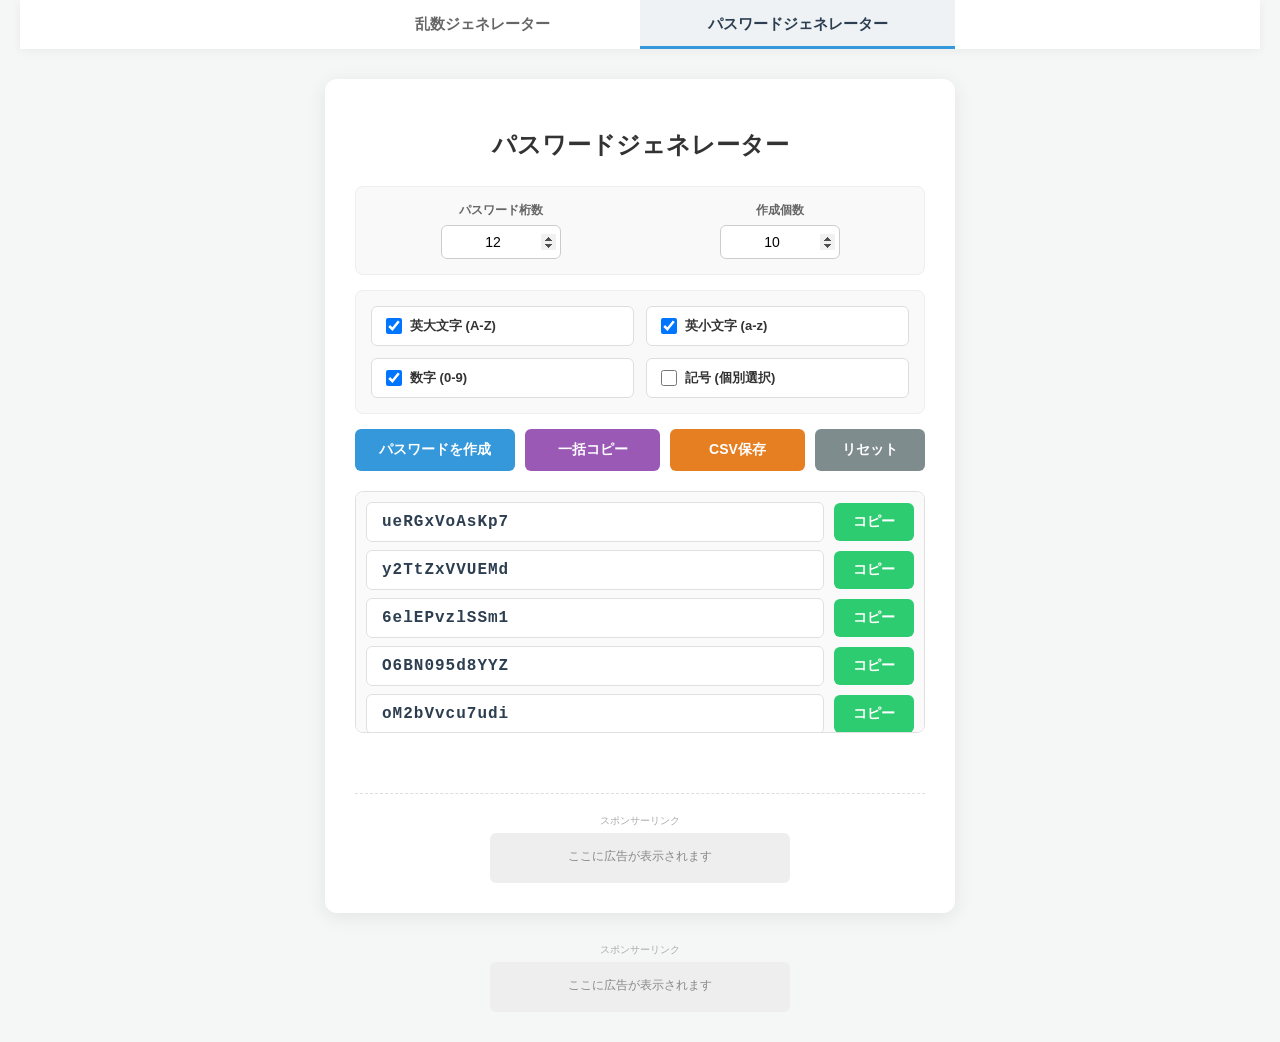
==== password.html @ 271dc61c "Add files via upload" ====
<!DOCTYPE html>
<html lang="ja">
<head>
    <meta charset="UTF-8">
    <meta name="viewport" content="width=device-width, initial-scale=1.0">
    <title>パスワードジェネレーター</title>
    <style>
        body {
            font-family: 'Helvetica Neue', Arial, sans-serif;
            background-color: #f4f7f6;
            display: flex;
            flex-direction: column;
            align-items: center;
            min-height: 100vh;
            margin: 0;
            padding: 0 20px 20px 20px;
            box-sizing: border-box;
        }

        /* ーーー 共通ヘッダーメニューのスタイル ーーー */
        .global-header {
            width: 100%;
            background: #ffffff;
            box-shadow: 0 2px 10px rgba(0,0,0,0.05);
            margin-bottom: 30px;
            display: flex;
            justify-content: center;
        }
        .nav-menu {
            display: flex;
            list-style: none;
            padding: 0;
            margin: 0;
            width: 100%;
            max-width: 630px;
        }
        .nav-item {
            flex: 1;
            text-align: center;
        }
        .nav-link {
            display: block;
            padding: 15px 10px;
            text-decoration: none;
            color: #666;
            font-weight: bold;
            font-size: 15px;
            transition: background 0.2s, color 0.2s;
        }
        .nav-link:hover {
            background: #f9f9f9;
            color: #333;
        }
        .nav-link.active {
            background: #eef2f5;
            color: #2c3e50;
            border-bottom: 3px solid #3498db;
            padding-bottom: 12px;
        }

        /* ーーー メインコンテンツのスタイル ーーー */
        .container {
            background: #ffffff;
            padding: 30px;
            border-radius: 12px;
            box-shadow: 0 4px 20px rgba(0,0,0,0.08);
            text-align: center;
            width: 100%;
            max-width: 630px;
            box-sizing: border-box;
        }
        h2 {
            color: #333;
            margin-bottom: 25px;
            font-size: 24px;
        }
        .settings-group {
            display: flex;
            justify-content: center;
            margin-bottom: 15px;
            background: #f9f9f9;
            padding: 15px;
            border-radius: 8px;
            border: 1px solid #eee;
            gap: 20px;
            align-items: flex-start;
        }
        .input-group {
            display: flex;
            flex-direction: column;
            align-items: center;
            gap: 6px;
            position: relative;
            flex: 1;
            min-width: 0;
        }
        
        .checkbox-card-group {
            display: grid;
            grid-template-columns: repeat(2, 1fr);
            gap: 12px;
            margin-bottom: 15px;
            background: #f9f9f9;
            padding: 15px;
            border-radius: 8px;
            border: 1px solid #eee;
        }
        
        .checkbox-label {
            display: flex;
            align-items: center;
            justify-content: flex-start;
            gap: 8px;
            font-size: 13px;
            color: #333;
            cursor: pointer;
            font-weight: bold;
            background: #fff;
            padding: 10px 14px;
            border-radius: 6px;
            border: 1px solid #ddd;
            user-select: none;
            box-sizing: border-box;
            white-space: nowrap;
        }
        .checkbox-label input[type="checkbox"] {
            margin: 0;
            cursor: pointer;
            width: 16px;
            height: 16px;
        }

        /* 詳細設定（アコーディオン）スタイル */
        .details-wrapper {
            margin-bottom: 20px;
            text-align: left;
        }
        .details-summary {
            font-size: 13px;
            color: #3498db;
            cursor: pointer;
            font-weight: bold;
            user-select: none;
            outline: none;
            padding: 5px 0;
            display: inline-flex;
            align-items: center;
            gap: 4px;
        }
        .details-summary:hover {
            color: #2980b9;
        }
        .symbol-selection-grid {
            margin-top: 10px;
            background: #f9f9f9;
            border: 1px solid #eee;
            border-radius: 8px;
            padding: 12px;
            display: grid;
            grid-template-columns: repeat(6, 1fr);
            gap: 6px;
        }
        .symbol-label {
            display: flex;
            align-items: center;
            justify-content: center;
            gap: 4px;
            font-size: 14px;
            font-family: 'Courier New', Courier, monospace;
            background: #fff;
            border: 1px solid #ddd;
            border-radius: 4px;
            padding: 6px 0;
            cursor: pointer;
            font-weight: bold;
        }
        .symbol-label input {
            margin: 0;
            cursor: pointer;
        }

        label {
            font-size: 12px;
            color: #666;
            font-weight: bold;
            white-space: nowrap;
        }
        input[type="number"] {
            padding: 8px 4px;
            border: 1px solid #ccc;
            border-radius: 6px;
            font-size: 14px;
            text-align: center;
            box-sizing: border-box;
            height: 34px;
            width: 100%;
            max-width: 120px;
        }
        
        input[type="number"]::-webkit-inner-spin-button,
        input[type="number"]::-webkit-outer-spin-button {
            opacity: 1 !important;
            visibility: visible !important;
        }

        .warning-text {
            font-size: 11px;
            color: #e74c3c;
            text-align: right;
            font-weight: bold;
        }
        .warning-text:not(:empty) {
            margin-bottom: 15px;
        }

        .btn-group {
            display: flex;
            gap: 10px;
            margin-bottom: 20px;
            flex-wrap: wrap;
        }
        .result-area {
            height: 220px;
            overflow-y: auto;
            margin-bottom: 20px;
            border: 1px solid #e0e0e0;
            border-radius: 8px;
            background: #fafafa;
            padding: 10px;
        }
        .result-row {
            display: flex;
            gap: 10px;
            margin-bottom: 8px;
            align-items: center;
        }
        .result-row:last-child {
            margin-bottom: 0;
        }
        .result-container {
            flex: 1;
            background: #ffffff;
            border: 1px solid #e0e0e0;
            padding: 10px;
            border-radius: 6px;
            font-size: 16px;
            font-weight: bold;
            letter-spacing: 1px;
            color: #2c3e50;
            word-break: break-all;
            text-align: left;
            padding-left: 15px;
            font-family: 'Courier New', Courier, monospace;
        }
        button {
            padding: 10px;
            border: none;
            border-radius: 6px;
            font-size: 14px;
            cursor: pointer;
            font-weight: bold;
            transition: background 0.2s, transform 0.1s;
        }
        button:active {
            transform: scale(0.98);
        }
        button.copy-btn {
            background-color: #2ecc71;
            color: white;
            width: 80px;
            flex-shrink: 0;
        }
        button.copy-btn:hover {
            background-color: #27ae60;
        }
        button.generate-btn {
            flex: 1.2;
            background-color: #3498db;
            color: white;
            font-size: 14px;
            padding: 12px 5px;
            min-width: 120px;
        }
        button.generate-btn:hover {
            background-color: #2980b9;
        }
        button.copy-all-btn {
            flex: 1;
            background-color: #9b59b6;
            color: white;
            font-size: 14px;
            padding: 12px 5px;
            min-width: 90px;
        }
        button.copy-all-btn:hover {
            background-color: #8e44ad;
        }
        button.download-btn {
            flex: 1;
            background-color: #e67e22;
            color: white;
            font-size: 14px;
            padding: 12px 5px;
            min-width: 90px;
        }
        button.download-btn:hover {
            background-color: #d35400;
        }
        button.reset-btn {
            flex: 0.8;
            background-color: #7f8c8d;
            color: white;
            font-size: 14px;
            padding: 12px 5px;
            min-width: 70px;
        }
        button.reset-btn:hover {
            background-color: #95a5a6;
        }
        .msg {
            font-size: 12px;
            color: #27ae60;
            height: 15px;
            margin-top: 10px;
        }

        /* ーーー 広告スペースのスタイル（乱数側と完全統一） ーーー */
        .ad-space-container {
            margin-top: 25px;
            padding-top: 20px;
            border-top: 1px dashed #ddd;
        }
        .ad-space-bottom {
            margin-top: 30px;
            margin-bottom: 10px;
            text-align: center;
        }
        .ad-label {
            font-size: 10px;
            color: #aaa;
            margin-bottom: 5px;
            display: block;
            font-weight: normal;
        }
        .ad-box {
            background: #eee;
            color: #888;
            font-size: 12px;
            padding: 15px;
            border-radius: 6px;
            display: inline-block;
            min-width: 300px;
            min-height: 50px;
            box-sizing: border-box;
        }

        @media screen and (max-width: 600px) {
            body {
                padding: 0 10px 10px 10px;
            }
            .global-header {
                margin-bottom: 20px;
            }
            .nav-link {
                padding: 12px 5px;
                font-size: 13px;
            }
            .nav-link.active {
                padding-bottom: 9px;
            }
            .container {
                padding: 20px 15px;
            }
            h2 {
                font-size: 20px;
                margin-bottom: 15px;
            }
            .checkbox-card-group {
                grid-template-columns: 1fr;
                gap: 8px;
                padding: 10px;
            }
            .checkbox-label {
                font-size: 14px;
                padding: 10px 12px;
            }
            .symbol-selection-grid {
                grid-template-columns: repeat(4, 1fr);
                gap: 6px;
                padding: 8px;
            }
            .btn-group {
                gap: 8px;
            }
            button.generate-btn, button.copy-all-btn, button.download-btn, button.reset-btn {
                flex: none;
                width: calc(50% - 4px);
                box-sizing: border-box;
                padding: 12px 2px;
                font-size: 13px;
            }
            .warning-text {
                text-align: center;
            }
        }
    </style>
</head>
<body>

<header class="global-header" id="header-placeholder"></header>

<div class="container">
    <h2>パスワードジェネレーター</h2>
    
    <div class="settings-group">
        <div class="input-group">
            <label for="digits">パスワード桁数</label>
            <input type="number" id="digits" value="12" min="4" max="100" onchange="saveSettings()">
        </div>
        <div class="input-group">
            <label for="count">作成個数</label>
            <input type="number" id="count" value="10" min="1" max="100" oninput="checkCount()" onchange="saveSettings()">
        </div>
    </div>

    <div class="checkbox-card-group">
        <label class="checkbox-label"><input type="checkbox" id="use-upper" checked onchange="saveSettings()">英大文字 (A-Z)</label>
        <label class="checkbox-label"><input type="checkbox" id="use-lower" checked onchange="saveSettings()">英小文字 (a-z)</label>
        <label class="checkbox-label"><input type="checkbox" id="use-numbers" checked onchange="saveSettings()">数字 (0-9)</label>
        <label class="checkbox-label"><input type="checkbox" id="use-symbols" onchange="toggleSymbolDetails(); saveSettings();">記号 (個別選択)</label>
    </div>

    <div class="details-wrapper" id="symbol-details-wrapper" style="display: none;">
        <details id="symbol-details">
            <summary class="details-summary">▼ 使用する記号を個別に選択</summary>
            <div class="symbol-selection-grid" id="symbol-container">
            </div>
        </details>
    </div>

    <div class="warning-text" id="warning-text"></div>

    <div class="btn-group">
        <button class="generate-btn" onclick="generatePasswords()">パスワードを作成</button>
        <button class="copy-all-btn" onclick="copyAllText()">一括コピー</button>
        <button class="download-btn" onclick="downloadCSV()">CSV保存</button>
        <button class="reset-btn" onclick="resetSettings()">リセット</button>
    </div>

    <div class="result-area" id="result-area">
    </div>
    
    <div class="msg" id="copy-msg"></div>

    <!-- 💡 【追加】コンテナ内・下部広告スペース -->
    <div class="ad-space-container">
        <span class="ad-label">スポンサーリンク</span>
        <div class="ad-box">
            ここに広告が表示されます
        </div>
    </div>
</div>

<!-- 💡 【追加】画面最下部広告スペース -->
<div class="ad-space-bottom">
    <span class="ad-label">スポンサーリンク</span>
    <div class="ad-box">
        ここに広告が表示されます
    </div>
</div>

<script>
    function loadHeader() {
        fetch('header.html')
            .then(response => {
                if (!response.ok) throw new Error('ヘッダーの読み込みに失敗しました');
                return response.text();
            })
            .then(data => {
                document.getElementById('header-placeholder').innerHTML = data;
                const activeLink = document.getElementById('nav-password');
                if (activeLink) activeLink.classList.add('active');
            })
            .catch(error => console.error(error));
    }

    let currentPasswords = [];

    const UPPERCASE_CHARS = 'ABCDEFGHIJKLMNOPQRSTUVWXYZ';
    const LOWERCASE_CHARS = 'abcdefghijklmnopqrstuvwxyz';
    const NUMBER_CHARS = '0123456789';
    const ALL_SYMBOLS = ['!', '@', '#', '$', '%', '^', '&', '*', '(', ')', '_', '+', '-', '='];

    function createSymbolCheckboxes() {
        const container = document.getElementById('symbol-container');
        container.innerHTML = '';
        ALL_SYMBOLS.forEach((sym, index) => {
            const label = document.createElement('label');
            label.className = 'symbol-label';
            
            const checkbox = document.createElement('input');
            checkbox.type = 'checkbox';
            checkbox.value = sym;
            checkbox.id = `sym-${index}`;
            checkbox.checked = true;
            checkbox.onchange = saveSettings;
            
            label.appendChild(checkbox);
            label.appendChild(document.createTextNode(sym));
            container.appendChild(label);
        });
    }

    function toggleSymbolDetails() {
        const useSymbols = document.getElementById('use-symbols').checked;
        const wrapper = document.getElementById('symbol-details-wrapper');
        const details = document.getElementById('symbol-details');
        
        if (useSymbols) {
            wrapper.style.display = 'block';
        } else {
            wrapper.style.display = 'none';
            details.open = false;
        }
    }

    function getSelectedSymbols() {
        const checkboxes = document.querySelectorAll('#symbol-container input[type="checkbox"]');
        let selected = '';
        checkboxes.forEach(cb => {
            if (cb.checked) {
                selected += cb.value;
            }
        });
        return selected;
    }

    function saveSettings() {
        const checkboxes = document.querySelectorAll('#symbol-container input[type="checkbox"]');
        const symbolStates = Array.from(checkboxes).map(cb => cb.checked);

        const settings = {
            digits: document.getElementById('digits').value,
            count: document.getElementById('count').value,
            useUpper: document.getElementById('use-upper').checked,
            useLower: document.getElementById('use-lower').checked,
            useNumbers: document.getElementById('use-numbers').checked,
            useSymbols: document.getElementById('use-symbols').checked,
            symbolStates: symbolStates
        };
        localStorage.setItem('passwordGeneratorSettingsSimple', JSON.stringify(settings));
    }

    function loadSettings() {
        const savedData = localStorage.getItem('passwordGeneratorSettingsSimple');
        if (!savedData) return;

        try {
            const settings = JSON.parse(savedData);
            
            if (settings.digits !== undefined) document.getElementById('digits').value = settings.digits;
            if (settings.count !== undefined) document.getElementById('count').value = settings.count;
            
            if (settings.useUpper !== undefined) document.getElementById('use-upper').checked = settings.useUpper;
            if (settings.useLower !== undefined) document.getElementById('use-lower').checked = settings.useLower;
            if (settings.useNumbers !== undefined) document.getElementById('use-numbers').checked = settings.useNumbers;
            if (settings.useSymbols !== undefined) document.getElementById('use-symbols').checked = settings.useSymbols;
            
            if (settings.symbolStates !== undefined) {
                const checkboxes = document.querySelectorAll('#symbol-container input[type="checkbox"]');
                checkboxes.forEach((cb, index) => {
                    if (settings.symbolStates[index] !== undefined) {
                        cb.checked = settings.symbolStates[index];
                    }
                });
            }
            
            toggleSymbolDetails();
        } catch (e) {
            console.error('設定の読み込みに失敗しました', e);
        }
    }

    function resetSettings() {
        localStorage.removeItem('passwordGeneratorSettingsSimple');

        document.getElementById('digits').value = '12';
        document.getElementById('count').value = '10';
        
        document.getElementById('use-upper').checked = true;
        document.getElementById('use-lower').checked = true;
        document.getElementById('use-numbers').checked = true;
        document.getElementById('use-symbols').checked = false;

        const checkboxes = document.querySelectorAll('#symbol-container input[type="checkbox"]');
        checkboxes.forEach(cb => cb.checked = true);

        document.getElementById('warning-text').textContent = '';
        
        toggleSymbolDetails();
        generatePasswords();
    }

    function checkCount() {
        const countInput = document.getElementById('count');
        const warningText = document.getElementById('warning-text');
        const count = parseInt(countInput.value) || 0;

        if (count > 100) {
            warningText.textContent = '※エラー: 100個以上は作成できません。';
        } else {
            warningText.textContent = '';
        }
    }

    function generatePasswords() {
        const digitsInput = document.getElementById('digits');
        const countInput = document.getElementById('count');
        const warningText = document.getElementById('warning-text');
        
        const useUpper = document.getElementById('use-upper').checked;
        const useLower = document.getElementById('use-lower').checked;
        const useNumbers = document.getElementById('use-numbers').checked;
        const useSymbols = document.getElementById('use-symbols').checked;
        
        let digits = parseInt(digitsInput.value) || 12;
        let count = parseInt(countInput.value) || 10;

        if (count > 100) {
            warningText.textContent = '※エラー: 100個以上は作成できません。';
            return;
        }

        if (digits < 4) digits = 4;
        if (digits > 100) digits = 100;
        if (count < 1) count = 1;

        let charPool = '';
        let requiredPools = [];
        let nonSymbolPool = '';

        if (useUpper) { charPool += UPPERCASE_CHARS; nonSymbolPool += UPPERCASE_CHARS; requiredPools.push(UPPERCASE_CHARS); }
        if (useLower) { charPool += LOWERCASE_CHARS; nonSymbolPool += LOWERCASE_CHARS; requiredPools.push(LOWERCASE_CHARS); }
        if (useNumbers) { charPool += NUMBER_CHARS; nonSymbolPool += NUMBER_CHARS; requiredPools.push(NUMBER_CHARS); }
        
        let activeSymbols = '';
        if (useSymbols) { 
            activeSymbols = getSelectedSymbols();
            if (activeSymbols.length > 0) {
                charPool += activeSymbols; 
                requiredPools.push(activeSymbols); 
            }
        }

        if (nonSymbolPool === '') {
            warningText.textContent = '※エラー: 1文字目を記号にしないため、英大文字・英小文字・数字のいずれかを少なくとも1つ選択してください。';
            return;
        }

        warningText.textContent = '';

        const resultArea = document.getElementById('result-area');
        resultArea.innerHTML = ''; 
        document.getElementById('copy-msg').textContent = '';
        
        const generatedList = [];

        for (let i = 0; i < count; i++) {
            let passwordChars = [];

            requiredPools.forEach(pool => {
                const randomChar = pool.charAt(Math.floor(Math.random() * pool.length));
                passwordChars.push(randomChar);
            });

            const remainingDigits = digits - passwordChars.length;
            for (let d = 0; d < remainingDigits; d++) {
                const randomChar = charPool.charAt(Math.floor(Math.random() * charPool.length));
                passwordChars.push(randomChar);
            }

            for (let s = passwordChars.length - 1; s > 0; s--) {
                const j = Math.floor(Math.random() * (s + 1));
                [passwordChars[s], passwordChars[j]] = [passwordChars[j], passwordChars[s]];
            }

            if (activeSymbols.includes(passwordChars[0])) {
                let swapIndex = -1;
                for (let k = 1; k < passwordChars.length; k++) {
                    if (!activeSymbols.includes(passwordChars[k])) {
                        swapIndex = k;
                        break;
                    }
                }

                if (swapIndex !== -1) {
                    [passwordChars[0], passwordChars[swapIndex]] = [passwordChars[swapIndex], passwordChars[0]];
                } else {
                    passwordChars[0] = nonSymbolPool.charAt(Math.floor(Math.random() * nonSymbolPool.length));
                }
            }

            generatedList.push(passwordChars.join(''));
        }

        currentPasswords = generatedList;

        currentPasswords.forEach((finalString) => {
            const row = document.createElement('div');
            row.className = 'result-row';

            const container = document.createElement('div');
            container.className = 'result-container';
            container.textContent = finalString;

            const btn = document.createElement('button');
            btn.className = 'copy-btn';
            btn.textContent = 'コピー';
            btn.onclick = function() { copyText(finalString); };

            row.appendChild(container);
            row.appendChild(btn);
            resultArea.appendChild(row);
        });
    }

    function copyText(text) {
        navigator.clipboard.writeText(text).then(() => {
            const msg = document.getElementById('copy-msg');
            msg.textContent = 'クリップボードにコピーしました！';
            setTimeout(() => { msg.textContent = ''; }, 2000);
        }).catch(err => {
            console.error('コピーに失敗しました: ', err);
        });
    }

    function copyAllText() {
        if (currentPasswords.length === 0) {
            alert('コピーするデータがありません。');
            return;
        }
        
        const allText = currentPasswords.join('\n');
        
        navigator.clipboard.writeText(allText).then(() => {
            const msg = document.getElementById('copy-msg');
            msg.textContent = 'すべてのパスワードを一括コピーしました！';
            setTimeout(() => { msg.textContent = ''; }, 2000);
        }).catch(err => {
            console.error('一括コピーに失敗しました: ', err);
        });
    }

    function downloadCSV() {
        if (currentPasswords.length === 0) {
            alert('ダウンロードするデータがありません。');
            return;
        }

        const csvContent = currentPasswords.join('\r\n') + '\r\n';
        const bom = new Uint8Array([0xEF, 0xBB, 0xBF]);
        const blob = new Blob([bom, csvContent], { type: 'text/csv;charset=utf-8;' });
        
        const link = document.createElement('a');
        const url = URL.createObjectURL(blob);
        
        const now = new Date();
        const timestamp = now.getFullYear() +
            String(now.getMonth() + 1).padStart(2, '0') +
            String(now.getDate()).padStart(2, '0') + '_' +
            String(now.getHours()).padStart(2, '0') +
            String(now.getMinutes()).padStart(2, '0') +
            String(now.getSeconds()).padStart(2, '0');
            
        link.setAttribute('href', url);
        link.setAttribute('download', `passwords_${timestamp}.csv`);
        link.style.visibility = 'hidden';
        
        document.body.appendChild(link);
        link.click();
        document.body.removeChild(link);
    }

    window.addEventListener('DOMContentLoaded', () => {
        loadHeader();
        createSymbolCheckboxes();
        loadSettings();
        generatePasswords();
    });
</script>

</body>
</html>
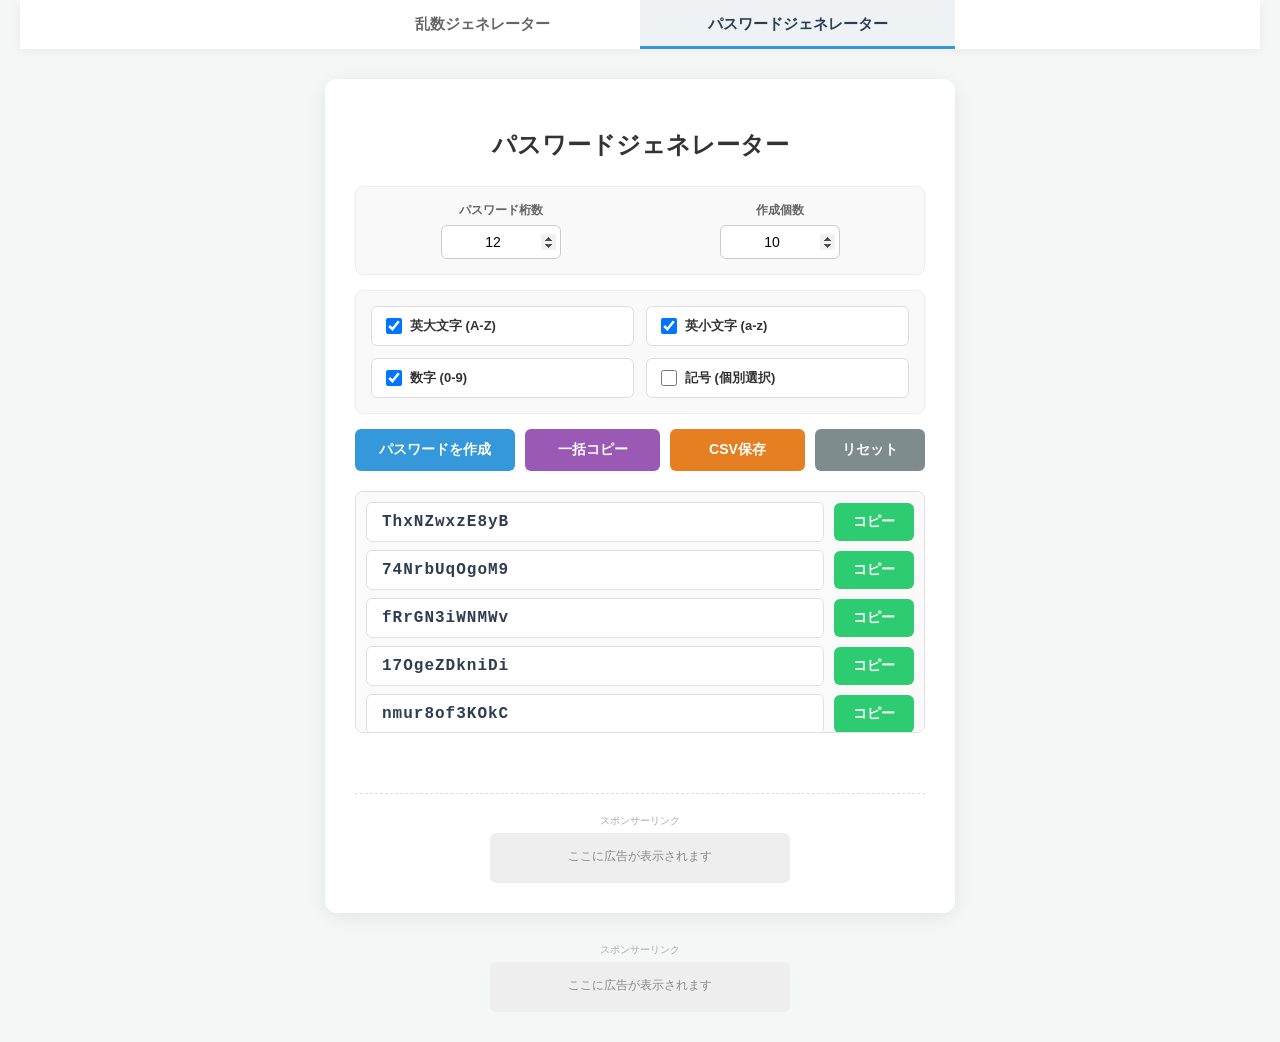
==== commit 6642c256: "Update password.html" ====
--- a/password.html
+++ b/password.html
@@ -4,406 +4,7 @@
     <meta charset="UTF-8">
     <meta name="viewport" content="width=device-width, initial-scale=1.0">
     <title>パスワードジェネレーター</title>
-    <style>
-        body {
-            font-family: 'Helvetica Neue', Arial, sans-serif;
-            background-color: #f4f7f6;
-            display: flex;
-            flex-direction: column;
-            align-items: center;
-            min-height: 100vh;
-            margin: 0;
-            padding: 0 20px 20px 20px;
-            box-sizing: border-box;
-        }
-
-        /* ーーー 共通ヘッダーメニューのスタイル ーーー */
-        .global-header {
-            width: 100%;
-            background: #ffffff;
-            box-shadow: 0 2px 10px rgba(0,0,0,0.05);
-            margin-bottom: 30px;
-            display: flex;
-            justify-content: center;
-        }
-        .nav-menu {
-            display: flex;
-            list-style: none;
-            padding: 0;
-            margin: 0;
-            width: 100%;
-            max-width: 630px;
-        }
-        .nav-item {
-            flex: 1;
-            text-align: center;
-        }
-        .nav-link {
-            display: block;
-            padding: 15px 10px;
-            text-decoration: none;
-            color: #666;
-            font-weight: bold;
-            font-size: 15px;
-            transition: background 0.2s, color 0.2s;
-        }
-        .nav-link:hover {
-            background: #f9f9f9;
-            color: #333;
-        }
-        .nav-link.active {
-            background: #eef2f5;
-            color: #2c3e50;
-            border-bottom: 3px solid #3498db;
-            padding-bottom: 12px;
-        }
-
-        /* ーーー メインコンテンツのスタイル ーーー */
-        .container {
-            background: #ffffff;
-            padding: 30px;
-            border-radius: 12px;
-            box-shadow: 0 4px 20px rgba(0,0,0,0.08);
-            text-align: center;
-            width: 100%;
-            max-width: 630px;
-            box-sizing: border-box;
-        }
-        h2 {
-            color: #333;
-            margin-bottom: 25px;
-            font-size: 24px;
-        }
-        .settings-group {
-            display: flex;
-            justify-content: center;
-            margin-bottom: 15px;
-            background: #f9f9f9;
-            padding: 15px;
-            border-radius: 8px;
-            border: 1px solid #eee;
-            gap: 20px;
-            align-items: flex-start;
-        }
-        .input-group {
-            display: flex;
-            flex-direction: column;
-            align-items: center;
-            gap: 6px;
-            position: relative;
-            flex: 1;
-            min-width: 0;
-        }
-        
-        .checkbox-card-group {
-            display: grid;
-            grid-template-columns: repeat(2, 1fr);
-            gap: 12px;
-            margin-bottom: 15px;
-            background: #f9f9f9;
-            padding: 15px;
-            border-radius: 8px;
-            border: 1px solid #eee;
-        }
-        
-        .checkbox-label {
-            display: flex;
-            align-items: center;
-            justify-content: flex-start;
-            gap: 8px;
-            font-size: 13px;
-            color: #333;
-            cursor: pointer;
-            font-weight: bold;
-            background: #fff;
-            padding: 10px 14px;
-            border-radius: 6px;
-            border: 1px solid #ddd;
-            user-select: none;
-            box-sizing: border-box;
-            white-space: nowrap;
-        }
-        .checkbox-label input[type="checkbox"] {
-            margin: 0;
-            cursor: pointer;
-            width: 16px;
-            height: 16px;
-        }
-
-        /* 詳細設定（アコーディオン）スタイル */
-        .details-wrapper {
-            margin-bottom: 20px;
-            text-align: left;
-        }
-        .details-summary {
-            font-size: 13px;
-            color: #3498db;
-            cursor: pointer;
-            font-weight: bold;
-            user-select: none;
-            outline: none;
-            padding: 5px 0;
-            display: inline-flex;
-            align-items: center;
-            gap: 4px;
-        }
-        .details-summary:hover {
-            color: #2980b9;
-        }
-        .symbol-selection-grid {
-            margin-top: 10px;
-            background: #f9f9f9;
-            border: 1px solid #eee;
-            border-radius: 8px;
-            padding: 12px;
-            display: grid;
-            grid-template-columns: repeat(6, 1fr);
-            gap: 6px;
-        }
-        .symbol-label {
-            display: flex;
-            align-items: center;
-            justify-content: center;
-            gap: 4px;
-            font-size: 14px;
-            font-family: 'Courier New', Courier, monospace;
-            background: #fff;
-            border: 1px solid #ddd;
-            border-radius: 4px;
-            padding: 6px 0;
-            cursor: pointer;
-            font-weight: bold;
-        }
-        .symbol-label input {
-            margin: 0;
-            cursor: pointer;
-        }
-
-        label {
-            font-size: 12px;
-            color: #666;
-            font-weight: bold;
-            white-space: nowrap;
-        }
-        input[type="number"] {
-            padding: 8px 4px;
-            border: 1px solid #ccc;
-            border-radius: 6px;
-            font-size: 14px;
-            text-align: center;
-            box-sizing: border-box;
-            height: 34px;
-            width: 100%;
-            max-width: 120px;
-        }
-        
-        input[type="number"]::-webkit-inner-spin-button,
-        input[type="number"]::-webkit-outer-spin-button {
-            opacity: 1 !important;
-            visibility: visible !important;
-        }
-
-        .warning-text {
-            font-size: 11px;
-            color: #e74c3c;
-            text-align: right;
-            font-weight: bold;
-        }
-        .warning-text:not(:empty) {
-            margin-bottom: 15px;
-        }
-
-        .btn-group {
-            display: flex;
-            gap: 10px;
-            margin-bottom: 20px;
-            flex-wrap: wrap;
-        }
-        .result-area {
-            height: 220px;
-            overflow-y: auto;
-            margin-bottom: 20px;
-            border: 1px solid #e0e0e0;
-            border-radius: 8px;
-            background: #fafafa;
-            padding: 10px;
-        }
-        .result-row {
-            display: flex;
-            gap: 10px;
-            margin-bottom: 8px;
-            align-items: center;
-        }
-        .result-row:last-child {
-            margin-bottom: 0;
-        }
-        .result-container {
-            flex: 1;
-            background: #ffffff;
-            border: 1px solid #e0e0e0;
-            padding: 10px;
-            border-radius: 6px;
-            font-size: 16px;
-            font-weight: bold;
-            letter-spacing: 1px;
-            color: #2c3e50;
-            word-break: break-all;
-            text-align: left;
-            padding-left: 15px;
-            font-family: 'Courier New', Courier, monospace;
-        }
-        button {
-            padding: 10px;
-            border: none;
-            border-radius: 6px;
-            font-size: 14px;
-            cursor: pointer;
-            font-weight: bold;
-            transition: background 0.2s, transform 0.1s;
-        }
-        button:active {
-            transform: scale(0.98);
-        }
-        button.copy-btn {
-            background-color: #2ecc71;
-            color: white;
-            width: 80px;
-            flex-shrink: 0;
-        }
-        button.copy-btn:hover {
-            background-color: #27ae60;
-        }
-        button.generate-btn {
-            flex: 1.2;
-            background-color: #3498db;
-            color: white;
-            font-size: 14px;
-            padding: 12px 5px;
-            min-width: 120px;
-        }
-        button.generate-btn:hover {
-            background-color: #2980b9;
-        }
-        button.copy-all-btn {
-            flex: 1;
-            background-color: #9b59b6;
-            color: white;
-            font-size: 14px;
-            padding: 12px 5px;
-            min-width: 90px;
-        }
-        button.copy-all-btn:hover {
-            background-color: #8e44ad;
-        }
-        button.download-btn {
-            flex: 1;
-            background-color: #e67e22;
-            color: white;
-            font-size: 14px;
-            padding: 12px 5px;
-            min-width: 90px;
-        }
-        button.download-btn:hover {
-            background-color: #d35400;
-        }
-        button.reset-btn {
-            flex: 0.8;
-            background-color: #7f8c8d;
-            color: white;
-            font-size: 14px;
-            padding: 12px 5px;
-            min-width: 70px;
-        }
-        button.reset-btn:hover {
-            background-color: #95a5a6;
-        }
-        .msg {
-            font-size: 12px;
-            color: #27ae60;
-            height: 15px;
-            margin-top: 10px;
-        }
-
-        /* ーーー 広告スペースのスタイル（乱数側と完全統一） ーーー */
-        .ad-space-container {
-            margin-top: 25px;
-            padding-top: 20px;
-            border-top: 1px dashed #ddd;
-        }
-        .ad-space-bottom {
-            margin-top: 30px;
-            margin-bottom: 10px;
-            text-align: center;
-        }
-        .ad-label {
-            font-size: 10px;
-            color: #aaa;
-            margin-bottom: 5px;
-            display: block;
-            font-weight: normal;
-        }
-        .ad-box {
-            background: #eee;
-            color: #888;
-            font-size: 12px;
-            padding: 15px;
-            border-radius: 6px;
-            display: inline-block;
-            min-width: 300px;
-            min-height: 50px;
-            box-sizing: border-box;
-        }
-
-        @media screen and (max-width: 600px) {
-            body {
-                padding: 0 10px 10px 10px;
-            }
-            .global-header {
-                margin-bottom: 20px;
-            }
-            .nav-link {
-                padding: 12px 5px;
-                font-size: 13px;
-            }
-            .nav-link.active {
-                padding-bottom: 9px;
-            }
-            .container {
-                padding: 20px 15px;
-            }
-            h2 {
-                font-size: 20px;
-                margin-bottom: 15px;
-            }
-            .checkbox-card-group {
-                grid-template-columns: 1fr;
-                gap: 8px;
-                padding: 10px;
-            }
-            .checkbox-label {
-                font-size: 14px;
-                padding: 10px 12px;
-            }
-            .symbol-selection-grid {
-                grid-template-columns: repeat(4, 1fr);
-                gap: 6px;
-                padding: 8px;
-            }
-            .btn-group {
-                gap: 8px;
-            }
-            button.generate-btn, button.copy-all-btn, button.download-btn, button.reset-btn {
-                flex: none;
-                width: calc(50% - 4px);
-                box-sizing: border-box;
-                padding: 12px 2px;
-                font-size: 13px;
-            }
-            .warning-text {
-                text-align: center;
-            }
-        }
-    </style>
+    <link rel="stylesheet" href="style.css">
 </head>
 <body>
 
@@ -452,7 +53,6 @@
     
     <div class="msg" id="copy-msg"></div>
 
-    <!-- 💡 【追加】コンテナ内・下部広告スペース -->
     <div class="ad-space-container">
         <span class="ad-label">スポンサーリンク</span>
         <div class="ad-box">
@@ -461,7 +61,6 @@
     </div>
 </div>
 
-<!-- 💡 【追加】画面最下部広告スペース -->
 <div class="ad-space-bottom">
     <span class="ad-label">スポンサーリンク</span>
     <div class="ad-box">
@@ -790,4 +389,4 @@
 </script>
 
 </body>
-</html>+</html>
--- a/style.css
+++ b/style.css
@@ -0,0 +1,434 @@
+/* ーーー 共通デザイン ーーー */
+body {
+    font-family: 'Helvetica Neue', Arial, sans-serif;
+    background-color: #f4f7f6;
+    display: flex;
+    flex-direction: column;
+    align-items: center;
+    min-height: 100vh;
+    margin: 0;
+    padding: 0 20px 20px 20px;
+    box-sizing: border-box;
+}
+
+.global-header {
+    width: 100%;
+    background: #ffffff;
+    box-shadow: 0 2px 10px rgba(0,0,0,0.05);
+    margin-bottom: 30px;
+    display: flex;
+    justify-content: center;
+}
+
+.nav-menu {
+    display: flex;
+    list-style: none;
+    padding: 0;
+    margin: 0;
+    width: 100%;
+    max-width: 630px;
+}
+
+.nav-item {
+    flex: 1;
+    text-align: center;
+}
+
+.nav-link {
+    display: block;
+    padding: 15px 10px;
+    text-decoration: none;
+    color: #666;
+    font-weight: bold;
+    font-size: 15px;
+    transition: background 0.2s, color 0.2s;
+}
+
+.nav-link:hover {
+    background: #f9f9f9;
+    color: #333;
+}
+
+.nav-link.active {
+    background: #eef2f5;
+    color: #2c3e50;
+    border-bottom: 3px solid #3498db;
+    padding-bottom: 12px;
+}
+
+.container {
+    background: #ffffff;
+    padding: 30px;
+    border-radius: 12px;
+    box-shadow: 0 4px 20px rgba(0,0,0,0.08);
+    text-align: center;
+    width: 100%;
+    max-width: 630px;
+    box-sizing: border-box;
+}
+
+h2 {
+    color: #333;
+    margin-bottom: 25px;
+    font-size: 24px;
+}
+
+.settings-group {
+    display: flex;
+    justify-content: center;
+    margin-bottom: 15px;
+    background: #f9f9f9;
+    padding: 15px;
+    border-radius: 8px;
+    border: 1px solid #eee;
+    gap: 20px;
+    align-items: flex-start;
+}
+
+.input-group {
+    display: flex;
+    flex-direction: column;
+    align-items: center;
+    gap: 6px;
+    position: relative;
+    flex: 1;
+    min-width: 0;
+}
+
+label {
+    font-size: 12px;
+    color: #666;
+    font-weight: bold;
+    white-space: nowrap;
+}
+
+input[type="number"] {
+    padding: 8px 4px;
+    border: 1px solid #ccc;
+    border-radius: 6px;
+    font-size: 14px;
+    text-align: center;
+    box-sizing: border-box;
+    height: 34px;
+    width: 100%;
+    max-width: 120px;
+}
+
+input[type="number"]::-webkit-inner-spin-button,
+input[type="number"]::-webkit-outer-spin-button {
+    opacity: 1 !important;
+    visibility: visible !important;
+}
+
+.warning-text {
+    font-size: 11px;
+    color: #e74c3c;
+    text-align: right;
+    font-weight: bold;
+}
+
+.warning-text:not(:empty) {
+    margin-bottom: 15px;
+}
+
+.btn-group {
+    display: flex;
+    gap: 10px;
+    margin-bottom: 20px;
+    flex-wrap: wrap;
+}
+
+button {
+    padding: 10px;
+    border: none;
+    border-radius: 6px;
+    font-size: 14px;
+    cursor: pointer;
+    font-weight: bold;
+    transition: background 0.2s, transform 0.1s;
+}
+
+button:active {
+    transform: scale(0.98);
+}
+
+button.generate-btn {
+    flex: 1.2;
+    background-color: #3498db;
+    color: white;
+    font-size: 14px;
+    padding: 12px 5px;
+    min-width: 120px;
+}
+
+button.generate-btn:hover {
+    background-color: #2980b9;
+}
+
+button.copy-all-btn {
+    flex: 1;
+    background-color: #9b59b6;
+    color: white;
+    font-size: 14px;
+    padding: 12px 5px;
+    min-width: 90px;
+}
+
+button.copy-all-btn:hover {
+    background-color: #8e44ad;
+}
+
+button.download-btn {
+    flex: 1;
+    background-color: #e67e22;
+    color: white;
+    font-size: 14px;
+    padding: 12px 5px;
+    min-width: 90px;
+}
+
+button.download-btn:hover {
+    background-color: #d35400;
+}
+
+button.reset-btn {
+    flex: 0.8;
+    background-color: #7f8c8d;
+    color: white;
+    font-size: 14px;
+    padding: 12px 5px;
+    min-width: 70px;
+}
+
+button.reset-btn:hover {
+    background-color: #95a5a6;
+}
+
+.result-area {
+    height: 220px;
+    overflow-y: auto;
+    margin-bottom: 20px;
+    border: 1px solid #e0e0e0;
+    border-radius: 8px;
+    background: #fafafa;
+    padding: 10px;
+}
+
+.result-row {
+    display: flex;
+    gap: 10px;
+    margin-bottom: 8px;
+    align-items: center;
+}
+
+.result-row:last-child {
+    margin-bottom: 0;
+}
+
+.result-container {
+    flex: 1;
+    background: #ffffff;
+    border: 1px solid #e0e0e0;
+    padding: 10px;
+    border-radius: 6px;
+    font-size: 16px;
+    font-weight: bold;
+    letter-spacing: 1px;
+    color: #2c3e50;
+    word-break: break-all;
+    text-align: left;
+    padding-left: 15px;
+    font-family: 'Courier New', Courier, monospace;
+}
+
+button.copy-btn {
+    background-color: #2ecc71;
+    color: white;
+    width: 80px;
+    flex-shrink: 0;
+}
+
+button.copy-btn:hover {
+    background-color: #27ae60;
+}
+
+.msg {
+    font-size: 12px;
+    color: #27ae60;
+    height: 15px;
+    margin-top: 10px;
+}
+
+/* ーーー 広告スペース ーーー */
+.ad-space-container {
+    margin-top: 25px;
+    padding-top: 20px;
+    border-top: 1px dashed #ddd;
+}
+
+.ad-space-bottom {
+    margin-top: 30px;
+    margin-bottom: 10px;
+    text-align: center;
+}
+
+.ad-label {
+    font-size: 10px;
+    color: #aaa;
+    margin-bottom: 5px;
+    display: block;
+    font-weight: normal;
+}
+
+.ad-box {
+    background: #eee;
+    color: #888;
+    font-size: 12px;
+    padding: 15px;
+    border-radius: 6px;
+    display: inline-block;
+    min-width: 300px;
+    min-height: 50px;
+    box-sizing: border-box;
+}
+
+/* ーーー パスワード画面特有のデザイン ーーー */
+.checkbox-card-group {
+    display: grid;
+    grid-template-columns: repeat(2, 1fr);
+    gap: 12px;
+    margin-bottom: 15px;
+    background: #f9f9f9;
+    padding: 15px;
+    border-radius: 8px;
+    border: 1px solid #eee;
+}
+
+.checkbox-label {
+    display: flex;
+    align-items: center;
+    justify-content: flex-start;
+    gap: 8px;
+    font-size: 13px;
+    color: #333;
+    cursor: pointer;
+    font-weight: bold;
+    background: #fff;
+    padding: 10px 14px;
+    border-radius: 6px;
+    border: 1px solid #ddd;
+    user-select: none;
+    box-sizing: border-box;
+    white-space: nowrap;
+}
+
+.checkbox-label input[type="checkbox"] {
+    margin: 0;
+    cursor: pointer;
+    width: 16px;
+    height: 16px;
+}
+
+.details-wrapper {
+    margin-bottom: 20px;
+    text-align: left;
+}
+
+.details-summary {
+    font-size: 13px;
+    color: #3498db;
+    cursor: pointer;
+    font-weight: bold;
+    user-select: none;
+    outline: none;
+    padding: 5px 0;
+    display: inline-flex;
+    align-items: center;
+    gap: 4px;
+}
+
+.details-summary:hover {
+    color: #2980b9;
+}
+
+.symbol-selection-grid {
+    margin-top: 10px;
+    background: #f9f9f9;
+    border: 1px solid #eee;
+    border-radius: 8px;
+    padding: 12px;
+    display: grid;
+    grid-template-columns: repeat(6, 1fr);
+    gap: 6px;
+}
+
+.symbol-label {
+    display: flex;
+    align-items: center;
+    justify-content: center;
+    gap: 4px;
+    font-size: 14px;
+    font-family: 'Courier New', Courier, monospace;
+    background: #fff;
+    border: 1px solid #ddd;
+    border-radius: 4px;
+    padding: 6px 0;
+    cursor: pointer;
+    font-weight: bold;
+}
+
+.symbol-label input {
+    margin: 0;
+    cursor: pointer;
+}
+
+/* ーーー スマホ対応（レスポンシブ） ーーー */
+@media screen and (max-width: 600px) {
+    body {
+        padding: 0 10px 10px 10px;
+    }
+    .global-header {
+        margin-bottom: 20px;
+    }
+    .nav-link {
+        padding: 12px 5px;
+        font-size: 13px;
+    }
+    .nav-link.active {
+        padding-bottom: 9px;
+    }
+    .container {
+        padding: 20px 15px;
+    }
+    h2 {
+        font-size: 20px;
+        margin-bottom: 15px;
+    }
+    .checkbox-card-group {
+        grid-template-columns: 1fr;
+        gap: 8px;
+        padding: 10px;
+    }
+    .checkbox-label {
+        font-size: 14px;
+        padding: 10px 12px;
+    }
+    .symbol-selection-grid {
+        grid-template-columns: repeat(4, 1fr);
+        gap: 6px;
+        padding: 8px;
+    }
+    .btn-group {
+        gap: 8px;
+    }
+    button.generate-btn, button.copy-all-btn, button.download-btn, button.reset-btn {
+        flex: none;
+        width: calc(50% - 4px);
+        box-sizing: border-box;
+        padding: 12px 2px;
+        font-size: 13px;
+    }
+    .warning-text {
+        text-align: center;
+    }
+}
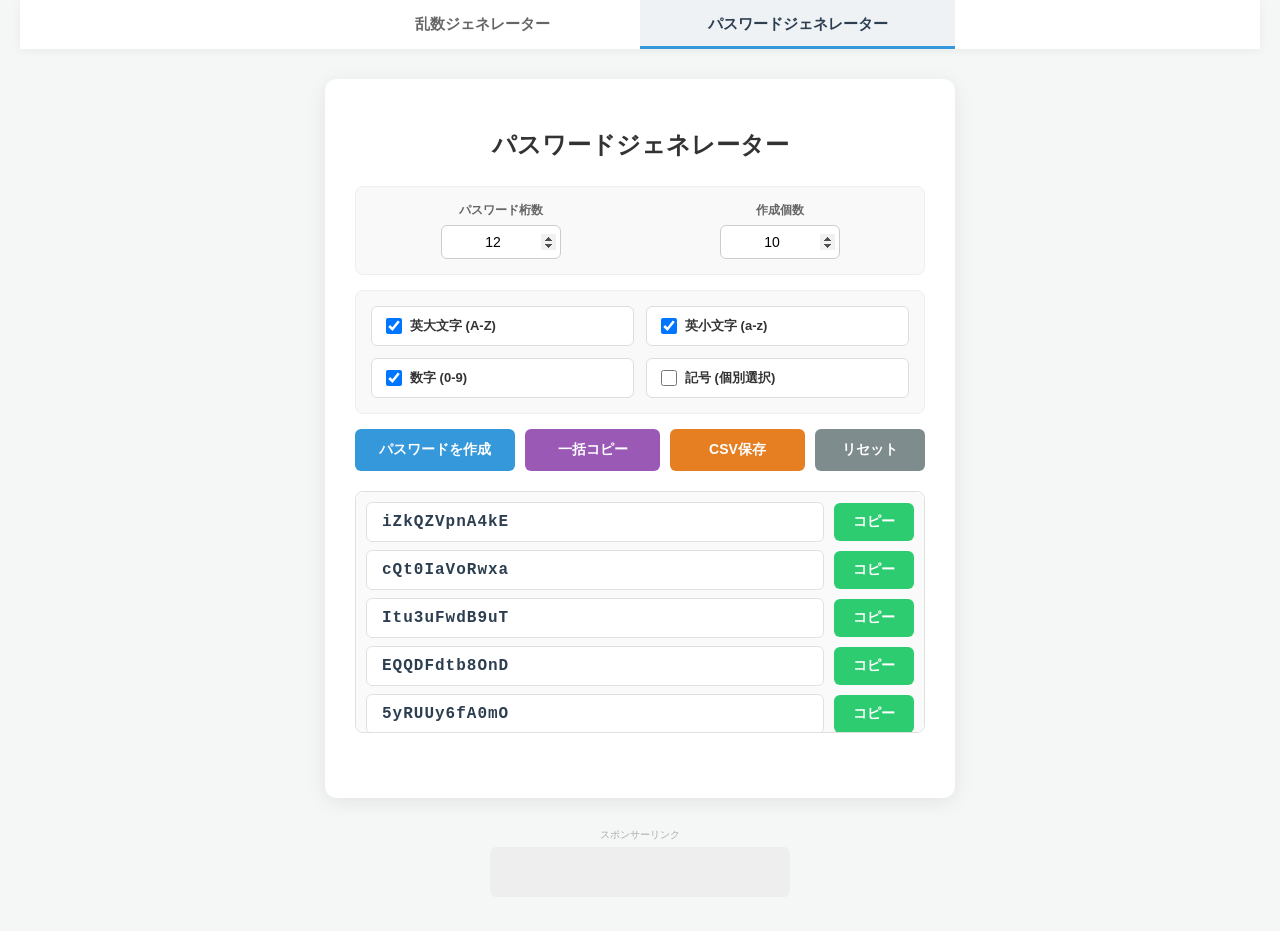
==== commit 8617857d: "Update password.html" ====
--- a/password.html
+++ b/password.html
@@ -52,19 +52,12 @@
     </div>
     
     <div class="msg" id="copy-msg"></div>
-
-    <div class="ad-space-container">
-        <span class="ad-label">スポンサーリンク</span>
-        <div class="ad-box">
-            ここに広告が表示されます
-        </div>
-    </div>
 </div>
 
 <div class="ad-space-bottom">
     <span class="ad-label">スポンサーリンク</span>
     <div class="ad-box">
-        ここに広告が表示されます
+    <script async src="https://adm.shinobi.jp/st/auto.js" data-admax-id="09ad77beb6d300e5fe1784de6d132831"></script>
     </div>
 </div>
 
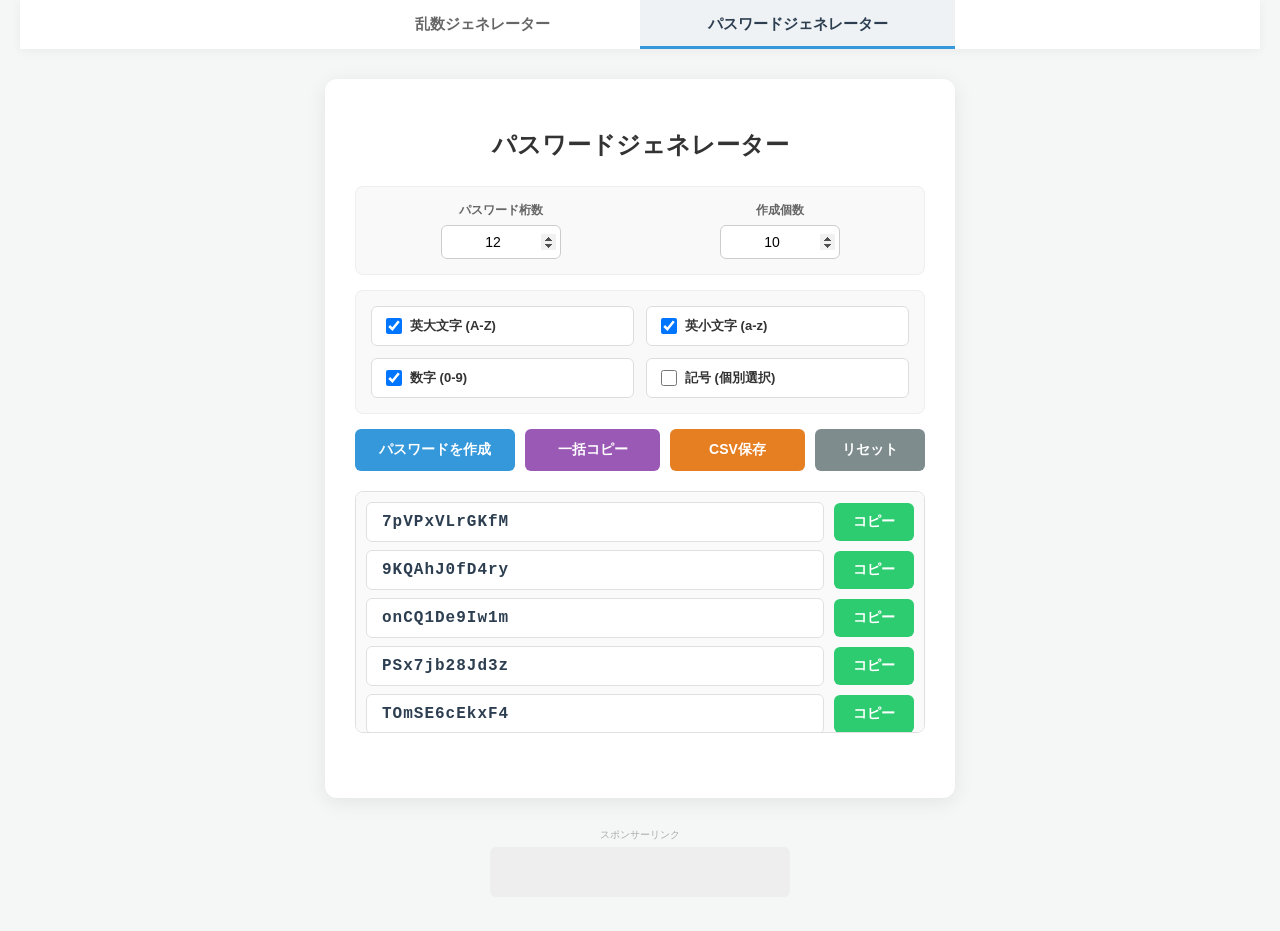
==== commit 5c40d62d: "Update password.html" ====
--- a/password.html
+++ b/password.html
@@ -57,7 +57,9 @@
 <div class="ad-space-bottom">
     <span class="ad-label">スポンサーリンク</span>
     <div class="ad-box">
-    <script async src="https://adm.shinobi.jp/st/auto.js" data-admax-id="09ad77beb6d300e5fe1784de6d132831"></script>
+    <!-- admax -->
+    <script src="https://adm.shinobi.jp/s/d149ee751a7bfab9ce516b030c1e447d"></script>
+    <!-- admax -->
     </div>
 </div>
 
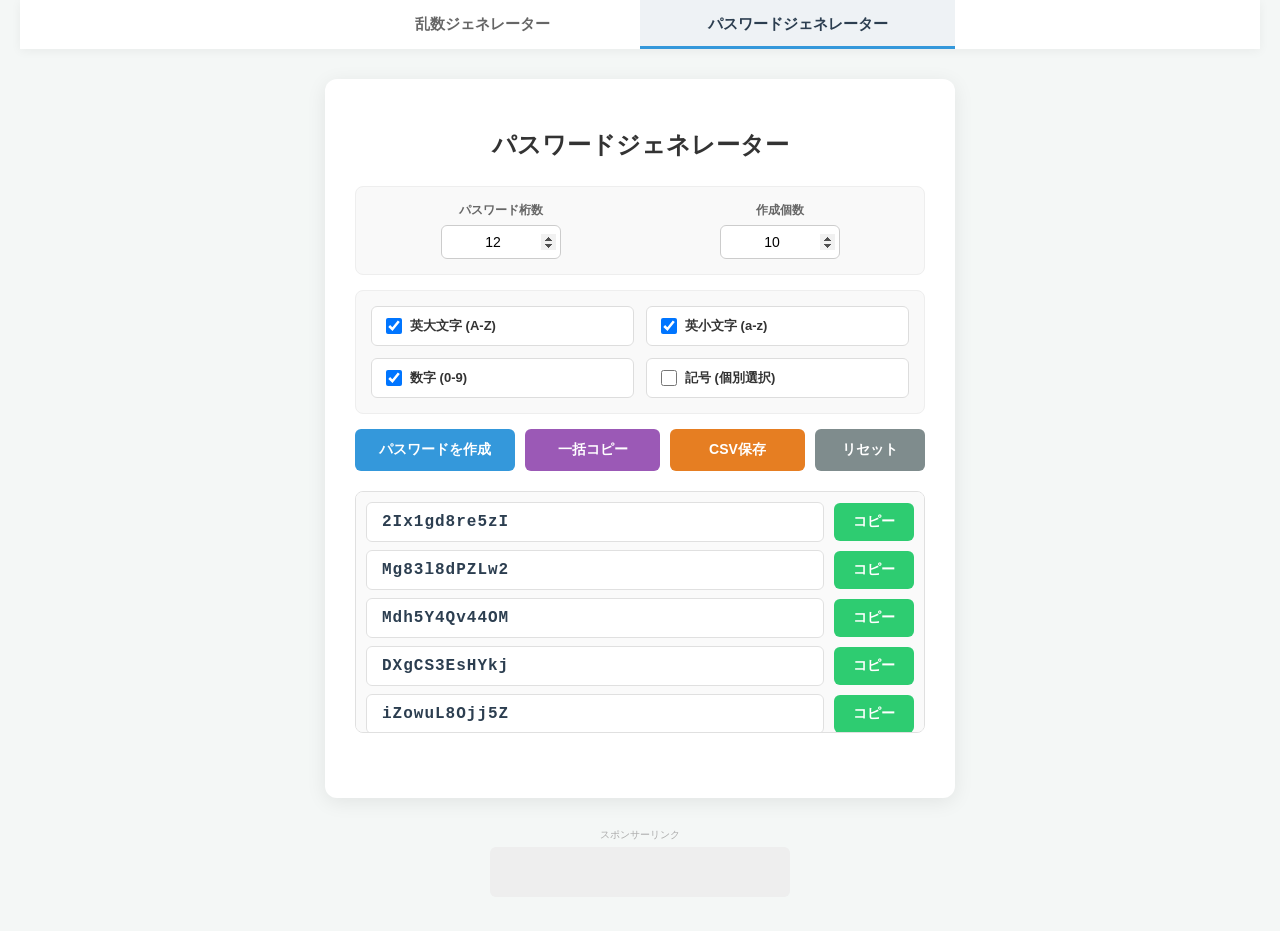
==== commit a800e670: "Update password.html" ====
--- a/password.html
+++ b/password.html
@@ -1,10 +1,19 @@
 <!DOCTYPE html>
 <html lang="ja">
 <head>
+<head>
     <meta charset="UTF-8">
     <meta name="viewport" content="width=device-width, initial-scale=1.0">
-    <title>パスワードジェネレーター</title>
+    <meta name="description" content="安全なパスワードを自動生成する無料のパスワードジェネレーターです。桁数や個数の指定、英大文字・小文字・数字・記号の個別選択が可能。一括コピーやCSV保存にも対応しています。">
+    <meta property="og:site_name" content="便利ツールコレクション">
+    <meta property="og:type" content="website">
+    <meta property="og:url" content="https://renowahappiness-prog.github.io/mytool/index.html">
+    <meta name="twitter:card" content="summary">
+    <meta name="twitter:title" content="乱数・パスワードジェネレーターツール">
+    <title>パスワードジェネレーター - 自動生成ツール（CSV保存対応）</title>
     <link rel="stylesheet" href="style.css">
+    <link rel="canonical" href="https://renowahappiness-prog.github.io/mytool/password.html">
+</head>
 </head>
 <body>
 
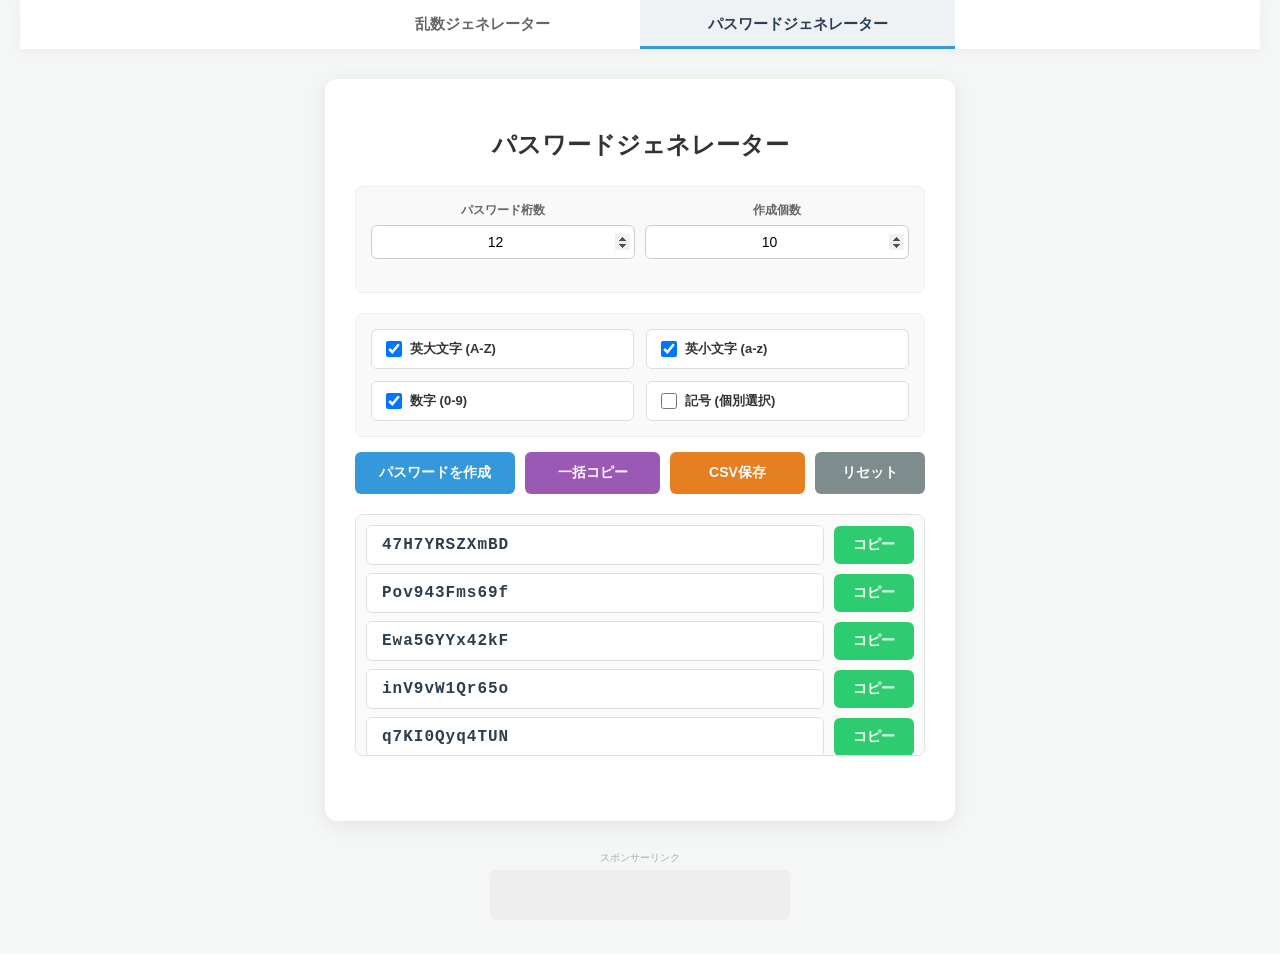
==== commit a61f64f5: "Update password.html" ====
--- a/password.html
+++ b/password.html
@@ -1,6 +1,5 @@
 <!DOCTYPE html>
 <html lang="ja">
-<head>
 <head>
     <meta charset="UTF-8">
     <meta name="viewport" content="width=device-width, initial-scale=1.0">
@@ -14,7 +13,6 @@
     <link rel="stylesheet" href="style.css">
     <link rel="canonical" href="https://renowahappiness-prog.github.io/mytool/password.html">
 </head>
-</head>
 <body>
 
 <header class="global-header" id="header-placeholder"></header>
--- a/style.css
+++ b/style.css
@@ -73,16 +73,18 @@
     font-size: 24px;
 }
 
+/* 乱数ジェネレーター用に最適化した設定グループ設定（PC時は絶対に折り返さない） */
 .settings-group {
     display: flex;
-    justify-content: center;
-    margin-bottom: 15px;
+    justify-content: space-between;
+    margin-bottom: 20px;
     background: #f9f9f9;
     padding: 15px;
     border-radius: 8px;
     border: 1px solid #eee;
-    gap: 20px;
+    gap: 10px;
     align-items: flex-start;
+    flex-wrap: nowrap; /* PC表示時は横並び一列を死守 */
 }
 
 .input-group {
@@ -91,6 +93,7 @@
     align-items: center;
     gap: 6px;
     position: relative;
+    padding-bottom: 18px; /* 例テキスト(example-text)の絶対配置用スペース */
     flex: 1;
     min-width: 0;
 }
@@ -102,7 +105,8 @@
     white-space: nowrap;
 }
 
-input[type="number"] {
+/* フォーム入力ボックス（numberとtextの両方に対応） */
+.input-group input {
     padding: 8px 4px;
     border: 1px solid #ccc;
     border-radius: 6px;
@@ -110,14 +114,52 @@
     text-align: center;
     box-sizing: border-box;
     height: 34px;
-    width: 100%;
-    max-width: 120px;
+    width: 100%; /* 親要素の幅いっぱいに広げる */
 }
 
 input[type="number"]::-webkit-inner-spin-button,
 input[type="number"]::-webkit-outer-spin-button {
     opacity: 1 !important;
     visibility: visible !important;
+}
+
+/* 数字の重複（ラジオボタン）用の固有スタイル */
+.radio-group {
+    display: flex;
+    flex-direction: row;
+    gap: 6px;
+    justify-content: center;
+    align-items: center;
+    height: 34px;
+    box-sizing: border-box;
+}
+
+.radio-label {
+    display: flex;
+    align-items: center;
+    gap: 2px;
+    font-size: 13px;
+    color: #333;
+    cursor: pointer;
+    font-weight: normal;
+    white-space: nowrap;
+}
+
+.radio-label input[type="radio"] {
+    margin: 0;
+    cursor: pointer;
+    width: auto;
+}
+
+/* 前後テキストの補足説明プレースホルダー */
+.example-text {
+    font-size: 10px;
+    color: #999;
+    white-space: nowrap;
+    position: absolute;
+    bottom: 0px;
+    left: 50%;
+    transform: translateX(-50%);
 }
 
 .warning-text {
@@ -292,7 +334,7 @@
     box-sizing: border-box;
 }
 
-/* ーーー パスワード画面特有のデザイン ーーー */
+/* ーーー パスワード画面特有のデザイン（別画面の互換性維持用） ーーー */
 .checkbox-card-group {
     display: grid;
     grid-template-columns: repeat(2, 1fr);
@@ -404,6 +446,24 @@
         font-size: 20px;
         margin-bottom: 15px;
     }
+    
+    /* 乱数ジェネレーターの入力グループをスマホ表示で綺麗に折り返す設定 */
+    .settings-group {
+        gap: 0 10px;
+        padding: 12px;
+        flex-wrap: wrap; /* スマホのみ折り返しを許可 */
+    }
+    /* 上段3つ（桁数・個数・重複）を3等分で横並びに固定 */
+    .settings-group .input-group {
+        flex: none;
+        width: calc(33.333% - 7px); 
+    }
+    /* 下段2つ（前テキスト・後テキスト）を50%ずつの綺麗に2分割配置 */
+    .settings-group .input-group:nth-last-child(1),
+    .settings-group .input-group:nth-last-child(2) {
+        width: calc(50% - 5px);
+    }
+
     .checkbox-card-group {
         grid-template-columns: 1fr;
         gap: 8px;
@@ -431,4 +491,4 @@
     .warning-text {
         text-align: center;
     }
-}+}
